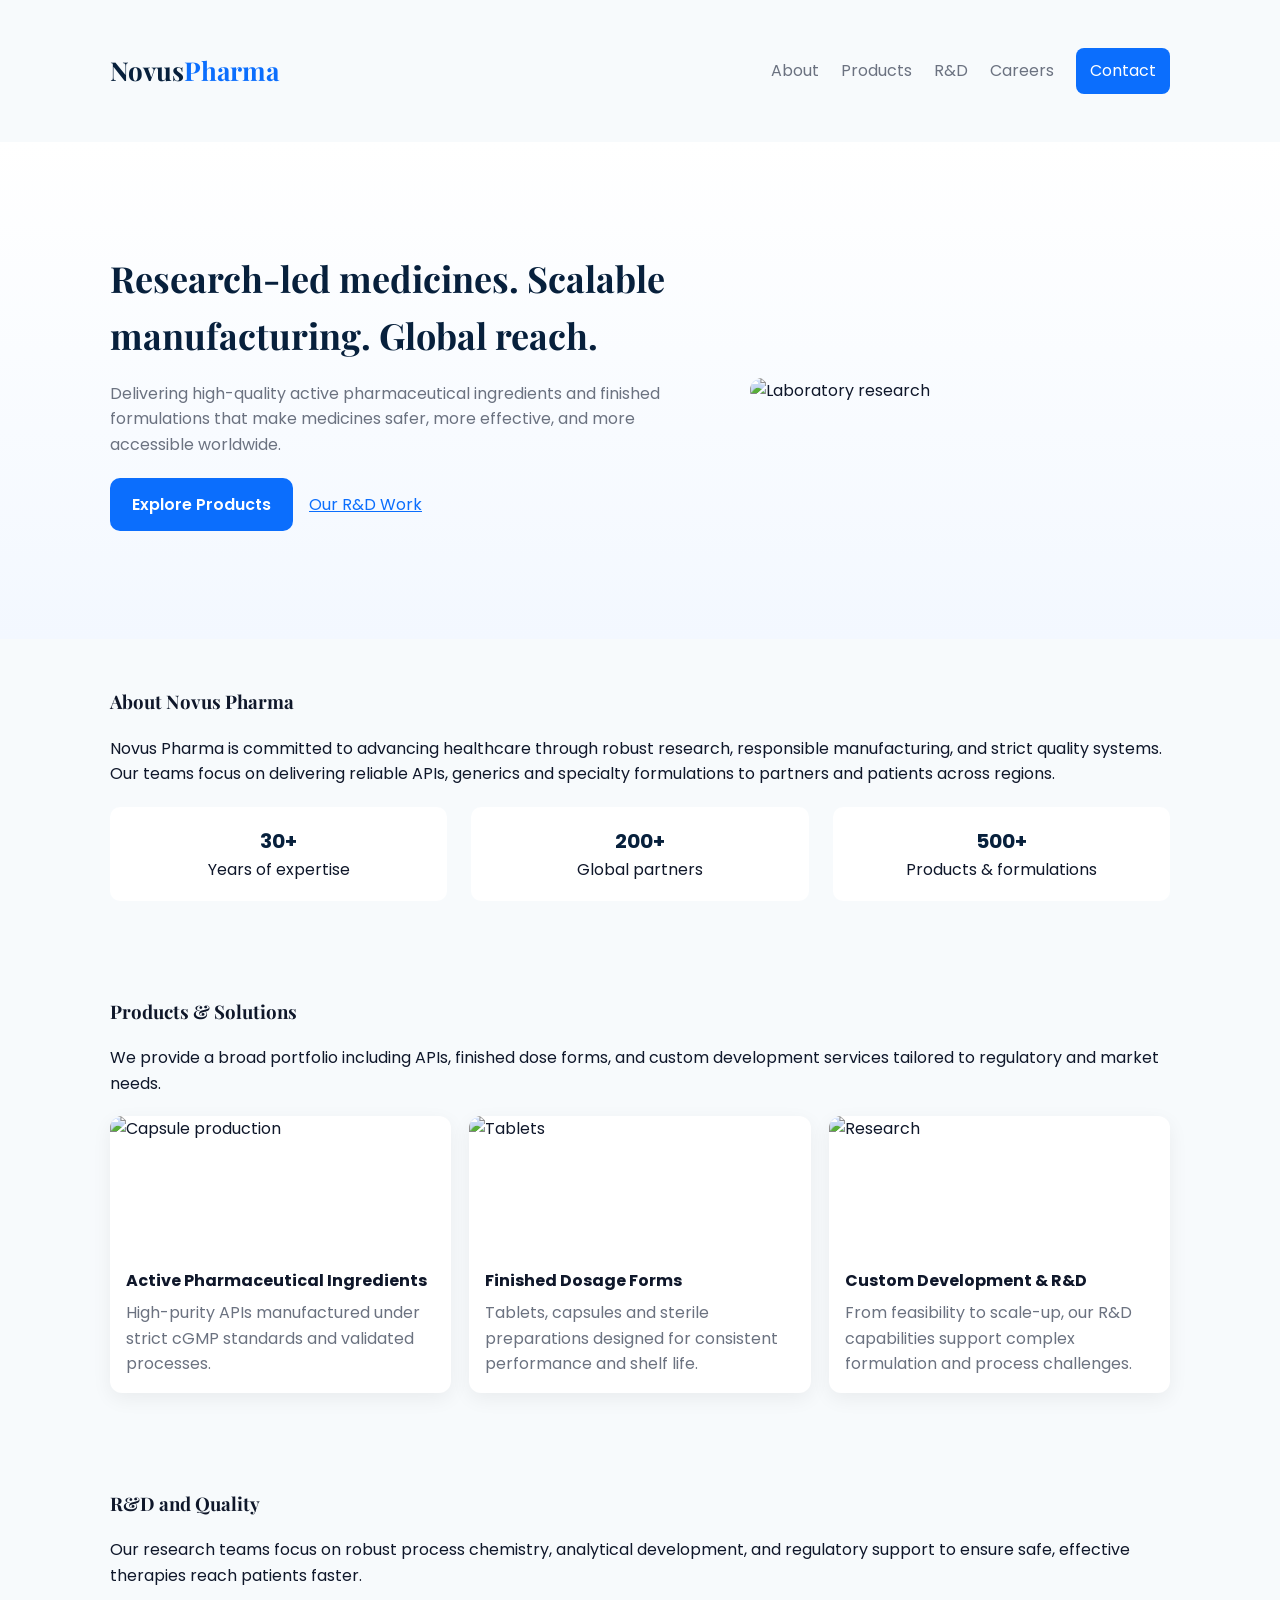
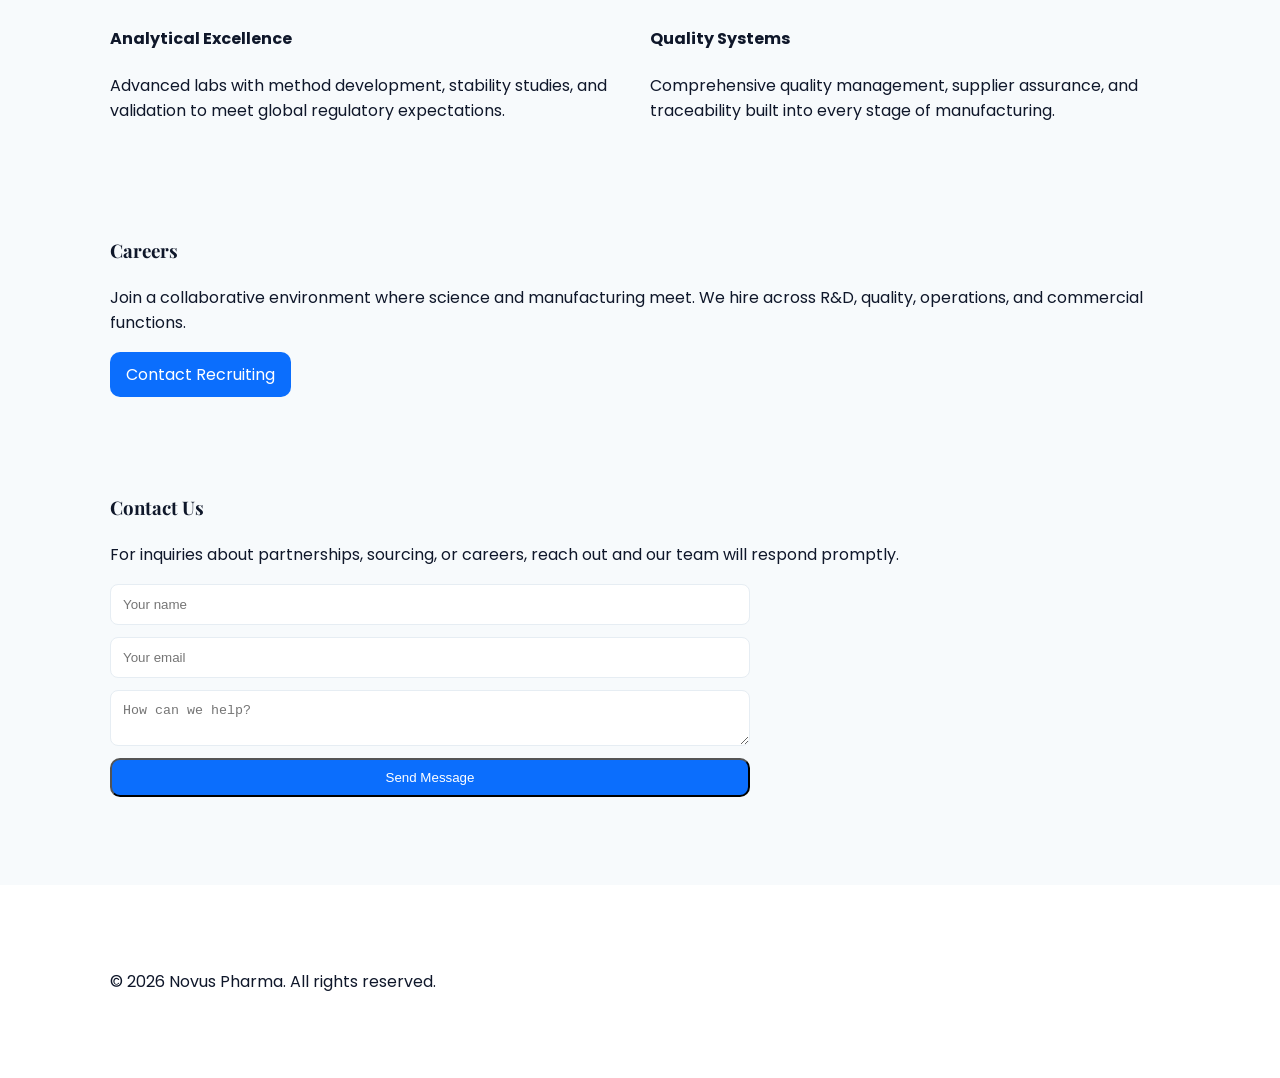
==== index.html @ 74f94947 "chore: initialize repo and add Netlify config Co-authored-by: Copilot <223556219+Copilot@users.norep" ====
<!doctype html>
<html lang="en">
<head>
  <meta charset="utf-8" />
  <meta name="viewport" content="width=device-width, initial-scale=1" />
  <title>Novus Pharma — Innovative Healthcare Solutions</title>
  <meta name="description" content="Novus Pharma: Research-driven medicines, trusted manufacturing, and global supply for better patient outcomes." />

  <!-- Google Fonts -->
  <link href="https://fonts.googleapis.com/css2?family=Playfair+Display:wght@600;700&family=Poppins:wght@300;400;600&display=swap" rel="stylesheet">

  <link rel="stylesheet" href="css/styles.css">
</head>
<body>
  <header class="site-header">
    <div class="container header-grid">
      <h1 class="logo">Novus<span>Pharma</span></h1>
      <nav class="main-nav">
        <a href="#about">About</a>
        <a href="#products">Products</a>
        <a href="#rnd">R&amp;D</a>
        <a href="#careers">Careers</a>
        <a href="#contact" class="btn">Contact</a>
      </nav>
    </div>
  </header>

  <main>
    <section class="hero">
      <div class="container hero-grid">
        <div class="hero-text">
          <h2>Research-led medicines. Scalable manufacturing. Global reach.</h2>
          <p>Delivering high-quality active pharmaceutical ingredients and finished formulations that make medicines safer, more effective, and more accessible worldwide.</p>
          <div class="hero-cta">
            <a href="#products" class="btn large">Explore Products</a>
            <a href="#rnd" class="link">Our R&amp;D Work</a>
          </div>
        </div>
        <div class="hero-art">
          <img src="assets/hero.jpg" alt="Laboratory research"/>
        </div>
      </div>
    </section>

    <section id="about" class="container about">
      <h3>About Novus Pharma</h3>
      <p>Novus Pharma is committed to advancing healthcare through robust research, responsible manufacturing, and strict quality systems. Our teams focus on delivering reliable APIs, generics and specialty formulations to partners and patients across regions.</p>
      <div class="stats-grid">
        <div class="stat">
          <strong>30+</strong>
          <span>Years of expertise</span>
        </div>
        <div class="stat">
          <strong>200+</strong>
          <span>Global partners</span>
        </div>
        <div class="stat">
          <strong>500+</strong>
          <span>Products &amp; formulations</span>
        </div>
      </div>
    </section>

    <section id="products" class="container products">
      <h3>Products & Solutions</h3>
      <p>We provide a broad portfolio including APIs, finished dose forms, and custom development services tailored to regulatory and market needs.</p>
      <div class="cards">
        <article class="card">
          <img src="assets/prod1.jpg" alt="Capsule production">
          <h4>Active Pharmaceutical Ingredients</h4>
          <p>High-purity APIs manufactured under strict cGMP standards and validated processes.</p>
        </article>
        <article class="card">
          <img src="assets/prod2.jpg" alt="Tablets">
          <h4>Finished Dosage Forms</h4>
          <p>Tablets, capsules and sterile preparations designed for consistent performance and shelf life.</p>
        </article>
        <article class="card">
          <img src="assets/prod3.jpg" alt="Research">
          <h4>Custom Development &amp; R&amp;D</h4>
          <p>From feasibility to scale-up, our R&amp;D capabilities support complex formulation and process challenges.</p>
        </article>
      </div>
    </section>

    <section id="rnd" class="container rnd">
      <h3>R&amp;D and Quality</h3>
      <p>Our research teams focus on robust process chemistry, analytical development, and regulatory support to ensure safe, effective therapies reach patients faster.</p>
      <div class="two-col">
        <div>
          <h4>Analytical Excellence</h4>
          <p>Advanced labs with method development, stability studies, and validation to meet global regulatory expectations.</p>
        </div>
        <div>
          <h4>Quality Systems</h4>
          <p>Comprehensive quality management, supplier assurance, and traceability built into every stage of manufacturing.</p>
        </div>
      </div>
    </section>

    <section id="careers" class="container careers">
      <h3>Careers</h3>
      <p>Join a collaborative environment where science and manufacturing meet. We hire across R&amp;D, quality, operations, and commercial functions.</p>
      <a href="#contact" class="btn">Contact Recruiting</a>
    </section>

    <section id="contact" class="container contact">
      <h3>Contact Us</h3>
      <p>For inquiries about partnerships, sourcing, or careers, reach out and our team will respond promptly.</p>
      <form class="contact-form" onsubmit="handleContact(event)">
        <input type="text" name="name" placeholder="Your name" required>
        <input type="email" name="email" placeholder="Your email" required>
        <textarea name="message" placeholder="How can we help?" required></textarea>
        <button type="submit" class="btn">Send Message</button>
      </form>
    </section>
  </main>

  <footer class="site-footer">
    <div class="container">
      <p>&copy; <span id="yr"></span> Novus Pharma. All rights reserved.</p>
    </div>
  </footer>

  <script src="js/main.js"></script>
</body>
</html>
---- css/styles.css ----
:root{
  --accent:#0b6efd;
  --muted:#6b7280;
  --bg:#f7fafc;
  --card:#ffffff;
}
*{box-sizing:border-box}
body{font-family:'Poppins',system-ui,-apple-system,Segoe UI,Roboto,'Helvetica Neue',Arial;line-height:1.6;margin:0;background:var(--bg);color:#0f172a}
.container{max-width:1100px;margin:0 auto;padding:48px 20px}
.header-grid{display:flex;align-items:center;justify-content:space-between}
.logo{font-family:'Playfair Display',serif;font-size:26px;margin:0;color:#07203c}
.logo span{color:var(--accent)}
.main-nav a{margin-left:18px;color:var(--muted);text-decoration:none}
.main-nav a.btn{background:var(--accent);color:#fff;padding:10px 14px;border-radius:8px}
.hero{background:linear-gradient(180deg, #ffffff 0%, #f3f8ff 100%);padding:60px 0}
.hero-grid{display:grid;grid-template-columns:1fr 420px;gap:40px;align-items:center}
.hero-text h2{font-family:'Playfair Display',serif;font-size:36px;margin:0 0 16px;color:#07203c}
.hero-text p{color:var(--muted);margin:0 0 20px}
.btn{display:inline-block;background:var(--accent);color:#fff;padding:10px 16px;border-radius:10px;text-decoration:none}
.btn.large{padding:14px 22px;font-weight:600}
.link{color:var(--accent);margin-left:12px}
.hero-art img{width:100%;border-radius:12px;object-fit:cover}
.about h3, .products h3, .rnd h3, .careers h3, .contact h3{font-family:'Playfair Display',serif;margin-top:0}
.stats-grid{display:flex;gap:24px;margin-top:20px}
.stat{background:var(--card);padding:18px;border-radius:10px;flex:1;text-align:center}
.stat strong{display:block;font-size:20px;color:#07203c}
.cards{display:grid;grid-template-columns:repeat(auto-fit,minmax(240px,1fr));gap:18px;margin-top:20px}
.card{background:var(--card);border-radius:12px;overflow:hidden;box-shadow:0 6px 20px rgba(2,6,23,0.06)}
.card img{width:100%;height:140px;object-fit:cover;display:block}
.card h4{margin:12px 16px 6px}
.card p{margin:0 16px 16px;color:var(--muted)}
.two-col{display:grid;grid-template-columns:1fr 1fr;gap:20px;margin-top:16px}
.contact-form{display:grid;gap:12px;max-width:640px}
.contact-form input,.contact-form textarea{padding:12px;border-radius:8px;border:1px solid #e6edf3}
.site-footer{padding:20px 0;background:#fff;margin-top:40px}
@media(max-width:900px){.hero-grid{grid-template-columns:1fr}.main-nav{display:none}.header-grid{justify-content:space-between}}
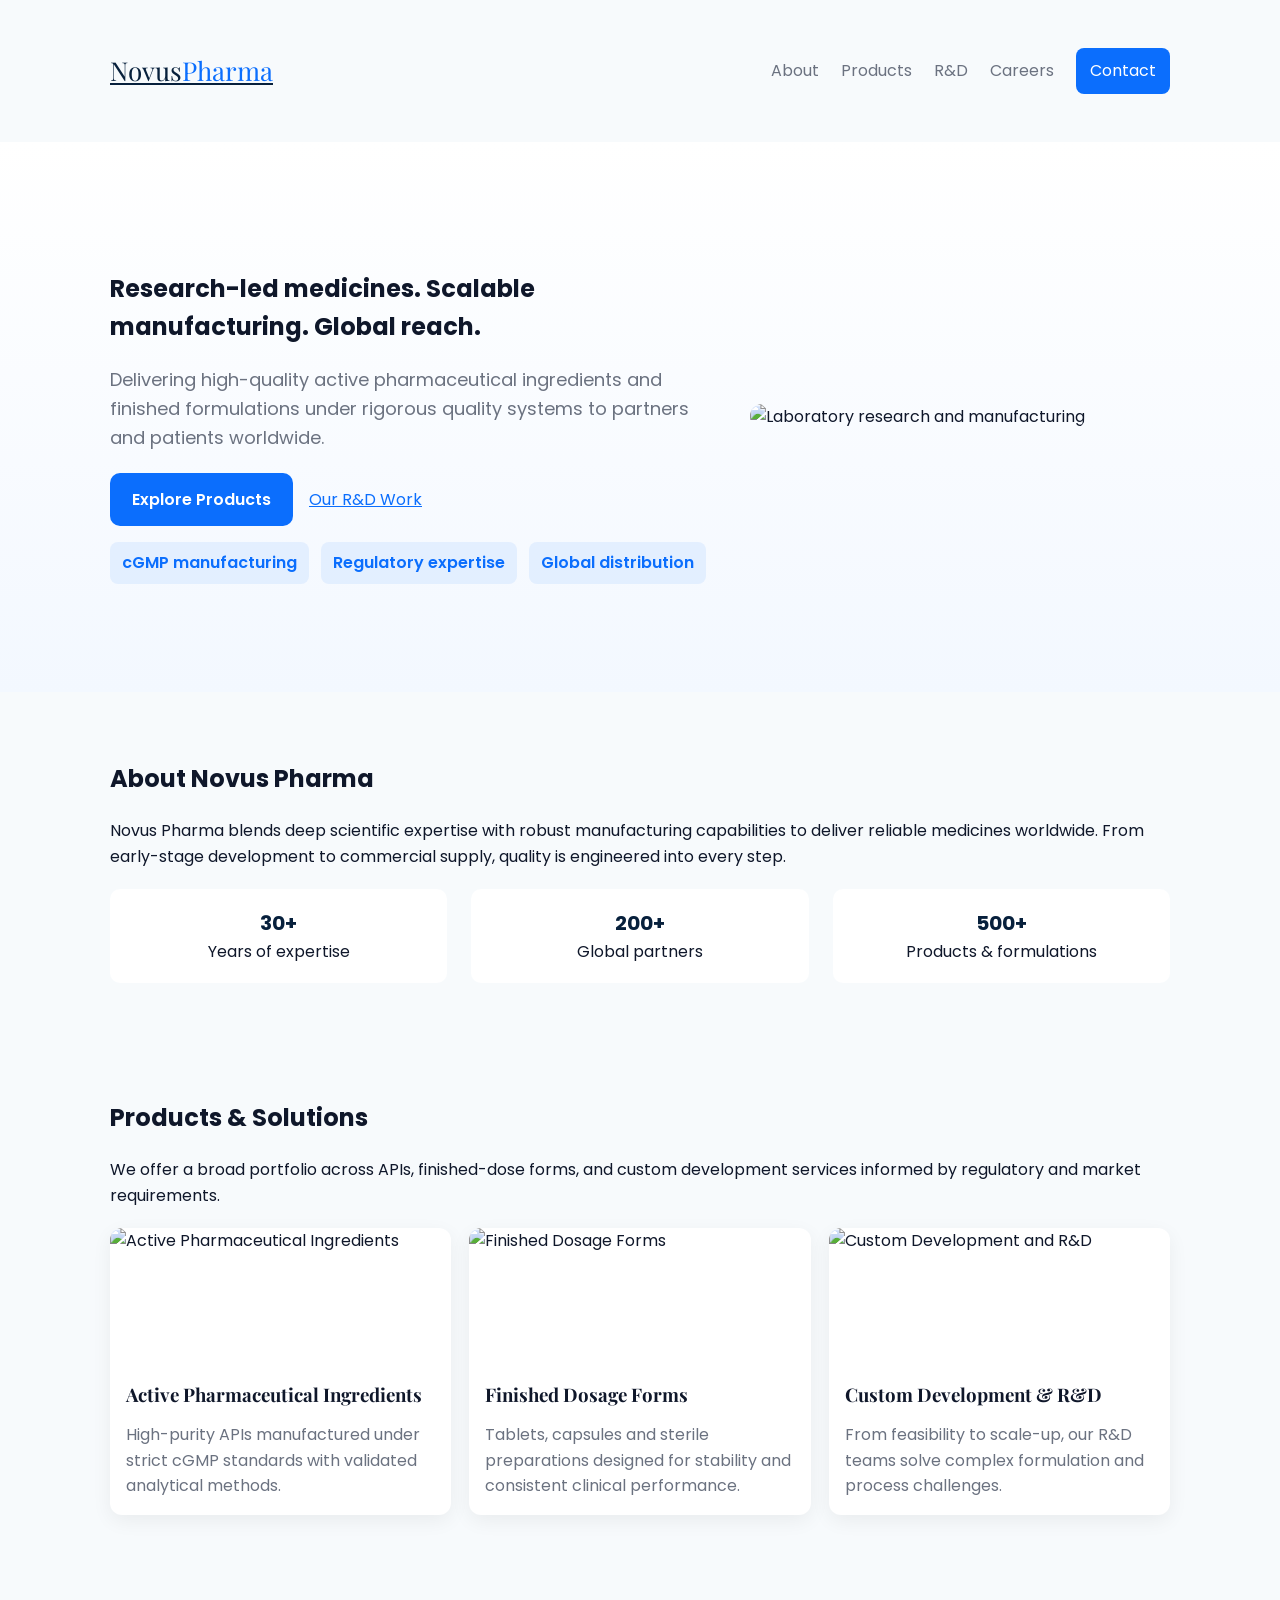
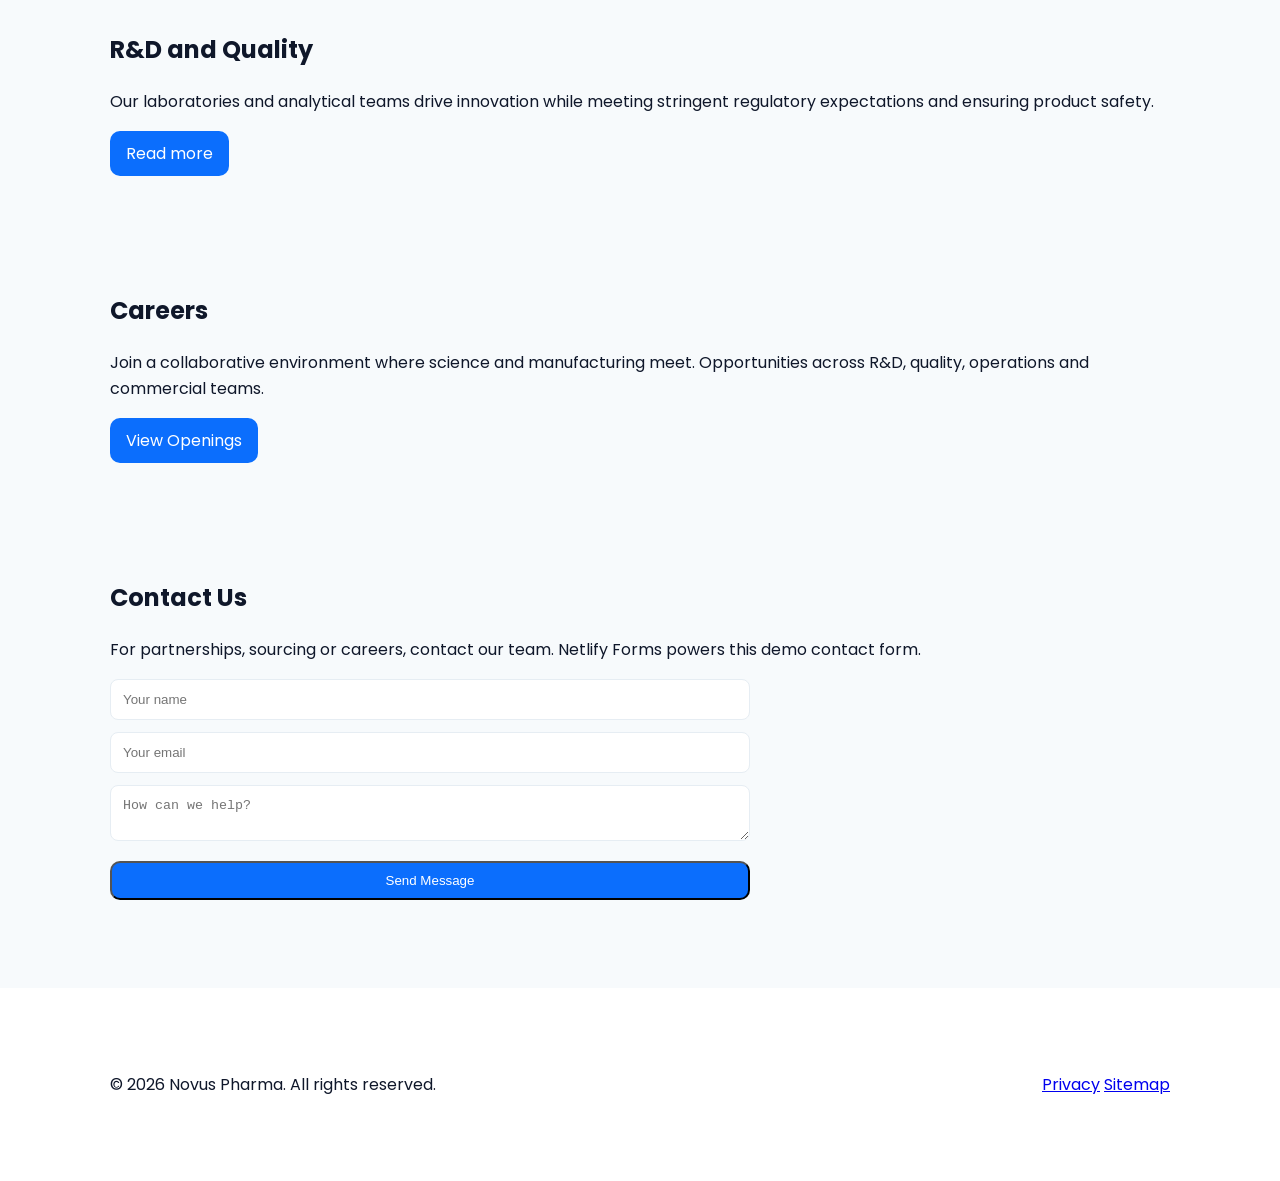
==== commit 8a1dc1f9: "feat: expand site to multi-page, add sitemap, robots, Netlify-ready contact form, favicon Co-authore" ====
--- a/index.html
+++ b/index.html
@@ -4,47 +4,63 @@
   <meta charset="utf-8" />
   <meta name="viewport" content="width=device-width, initial-scale=1" />
   <title>Novus Pharma — Innovative Healthcare Solutions</title>
-  <meta name="description" content="Novus Pharma: Research-driven medicines, trusted manufacturing, and global supply for better patient outcomes." />
+  <meta name="description" content="Novus Pharma: research-driven APIs, finished formulations, and quality manufacturing for global partners." />
+  <meta name="keywords" content="pharmaceuticals, API, manufacturing, research, formulations, quality" />
+
+  <!-- Open Graph -->
+  <meta property="og:title" content="Novus Pharma — Innovative Healthcare Solutions" />
+  <meta property="og:description" content="Research-led medicines, scalable manufacturing and global supply for better patient outcomes." />
+  <meta property="og:image" content="/assets/hero.jpg" />
+  <meta property="og:type" content="website" />
+
+  <!-- Twitter -->
+  <meta name="twitter:card" content="summary_large_image" />
 
   <!-- Google Fonts -->
   <link href="https://fonts.googleapis.com/css2?family=Playfair+Display:wght@600;700&family=Poppins:wght@300;400;600&display=swap" rel="stylesheet">
 
-  <link rel="stylesheet" href="css/styles.css">
+  <link rel="icon" href="/assets/favicon.svg" type="image/svg+xml">
+  <link rel="stylesheet" href="/css/styles.css">
 </head>
 <body>
   <header class="site-header">
     <div class="container header-grid">
-      <h1 class="logo">Novus<span>Pharma</span></h1>
-      <nav class="main-nav">
-        <a href="#about">About</a>
-        <a href="#products">Products</a>
-        <a href="#rnd">R&amp;D</a>
-        <a href="#careers">Careers</a>
-        <a href="#contact" class="btn">Contact</a>
+      <a class="logo" href="/">Novus<span>Pharma</span></a>
+      <nav class="main-nav" aria-label="Main navigation">
+        <a href="/about.html">About</a>
+        <a href="/products.html">Products</a>
+        <a href="/rnd.html">R&D</a>
+        <a href="/careers.html">Careers</a>
+        <a href="/index.html#contact" class="btn">Contact</a>
       </nav>
     </div>
   </header>
 
   <main>
-    <section class="hero">
+    <section class="hero" role="region" aria-label="Hero">
       <div class="container hero-grid">
         <div class="hero-text">
-          <h2>Research-led medicines. Scalable manufacturing. Global reach.</h2>
-          <p>Delivering high-quality active pharmaceutical ingredients and finished formulations that make medicines safer, more effective, and more accessible worldwide.</p>
+          <h1>Research-led medicines. Scalable manufacturing. Global reach.</h1>
+          <p class="lead">Delivering high-quality active pharmaceutical ingredients and finished formulations under rigorous quality systems to partners and patients worldwide.</p>
           <div class="hero-cta">
-            <a href="#products" class="btn large">Explore Products</a>
-            <a href="#rnd" class="link">Our R&amp;D Work</a>
+            <a href="/products.html" class="btn large">Explore Products</a>
+            <a href="/rnd.html" class="link">Our R&D Work</a>
           </div>
+          <ul class="trusted">
+            <li>cGMP manufacturing</li>
+            <li>Regulatory expertise</li>
+            <li>Global distribution</li>
+          </ul>
         </div>
-        <div class="hero-art">
-          <img src="assets/hero.jpg" alt="Laboratory research"/>
+        <div class="hero-art" aria-hidden="true">
+          <img src="/assets/hero.jpg" alt="Laboratory research and manufacturing"/>
         </div>
       </div>
     </section>
 
     <section id="about" class="container about">
-      <h3>About Novus Pharma</h3>
-      <p>Novus Pharma is committed to advancing healthcare through robust research, responsible manufacturing, and strict quality systems. Our teams focus on delivering reliable APIs, generics and specialty formulations to partners and patients across regions.</p>
+      <h2>About Novus Pharma</h2>
+      <p>Novus Pharma blends deep scientific expertise with robust manufacturing capabilities to deliver reliable medicines worldwide. From early-stage development to commercial supply, quality is engineered into every step.</p>
       <div class="stats-grid">
         <div class="stat">
           <strong>30+</strong>
@@ -56,72 +72,75 @@
         </div>
         <div class="stat">
           <strong>500+</strong>
-          <span>Products &amp; formulations</span>
+          <span>Products & formulations</span>
         </div>
       </div>
     </section>
 
     <section id="products" class="container products">
-      <h3>Products & Solutions</h3>
-      <p>We provide a broad portfolio including APIs, finished dose forms, and custom development services tailored to regulatory and market needs.</p>
+      <h2>Products & Solutions</h2>
+      <p>We offer a broad portfolio across APIs, finished-dose forms, and custom development services informed by regulatory and market requirements.</p>
       <div class="cards">
         <article class="card">
-          <img src="assets/prod1.jpg" alt="Capsule production">
-          <h4>Active Pharmaceutical Ingredients</h4>
-          <p>High-purity APIs manufactured under strict cGMP standards and validated processes.</p>
+          <img src="/assets/prod1.jpg" alt="Active Pharmaceutical Ingredients">
+          <h3>Active Pharmaceutical Ingredients</h3>
+          <p>High-purity APIs manufactured under strict cGMP standards with validated analytical methods.</p>
         </article>
         <article class="card">
-          <img src="assets/prod2.jpg" alt="Tablets">
-          <h4>Finished Dosage Forms</h4>
-          <p>Tablets, capsules and sterile preparations designed for consistent performance and shelf life.</p>
+          <img src="/assets/prod2.jpg" alt="Finished Dosage Forms">
+          <h3>Finished Dosage Forms</h3>
+          <p>Tablets, capsules and sterile preparations designed for stability and consistent clinical performance.</p>
         </article>
         <article class="card">
-          <img src="assets/prod3.jpg" alt="Research">
-          <h4>Custom Development &amp; R&amp;D</h4>
-          <p>From feasibility to scale-up, our R&amp;D capabilities support complex formulation and process challenges.</p>
+          <img src="/assets/prod3.jpg" alt="Custom Development and R&D">
+          <h3>Custom Development & R&D</h3>
+          <p>From feasibility to scale-up, our R&D teams solve complex formulation and process challenges.</p>
         </article>
       </div>
     </section>
 
-    <section id="rnd" class="container rnd">
-      <h3>R&amp;D and Quality</h3>
-      <p>Our research teams focus on robust process chemistry, analytical development, and regulatory support to ensure safe, effective therapies reach patients faster.</p>
-      <div class="two-col">
-        <div>
-          <h4>Analytical Excellence</h4>
-          <p>Advanced labs with method development, stability studies, and validation to meet global regulatory expectations.</p>
-        </div>
-        <div>
-          <h4>Quality Systems</h4>
-          <p>Comprehensive quality management, supplier assurance, and traceability built into every stage of manufacturing.</p>
-        </div>
-      </div>
+    <section class="container rnd-preview">
+      <h2>R&D and Quality</h2>
+      <p>Our laboratories and analytical teams drive innovation while meeting stringent regulatory expectations and ensuring product safety.</p>
+      <a href="/rnd.html" class="btn">Read more</a>
     </section>
 
     <section id="careers" class="container careers">
-      <h3>Careers</h3>
-      <p>Join a collaborative environment where science and manufacturing meet. We hire across R&amp;D, quality, operations, and commercial functions.</p>
-      <a href="#contact" class="btn">Contact Recruiting</a>
+      <h2>Careers</h2>
+      <p>Join a collaborative environment where science and manufacturing meet. Opportunities across R&D, quality, operations and commercial teams.</p>
+      <a href="/careers.html" class="btn">View Openings</a>
     </section>
 
     <section id="contact" class="container contact">
-      <h3>Contact Us</h3>
-      <p>For inquiries about partnerships, sourcing, or careers, reach out and our team will respond promptly.</p>
-      <form class="contact-form" onsubmit="handleContact(event)">
-        <input type="text" name="name" placeholder="Your name" required>
-        <input type="email" name="email" placeholder="Your email" required>
-        <textarea name="message" placeholder="How can we help?" required></textarea>
+      <h2>Contact Us</h2>
+      <p>For partnerships, sourcing or careers, contact our team. Netlify Forms powers this demo contact form.</p>
+
+      <form name="contact" method="POST" data-netlify="true" action="/contact-success.html" class="contact-form">
+        <input type="hidden" name="form-name" value="contact">
+        <label><span class="sr-only">Name</span>
+          <input type="text" name="name" placeholder="Your name" required>
+        </label>
+        <label><span class="sr-only">Email</span>
+          <input type="email" name="email" placeholder="Your email" required>
+        </label>
+        <label><span class="sr-only">Message</span>
+          <textarea name="message" placeholder="How can we help?" required></textarea>
+        </label>
         <button type="submit" class="btn">Send Message</button>
       </form>
     </section>
   </main>
 
   <footer class="site-footer">
-    <div class="container">
+    <div class="container footer-grid">
       <p>&copy; <span id="yr"></span> Novus Pharma. All rights reserved.</p>
+      <nav class="foot-nav">
+        <a href="/privacy.html">Privacy</a>
+        <a href="/sitemap.xml">Sitemap</a>
+      </nav>
     </div>
   </footer>
 
-  <script src="js/main.js"></script>
+  <script src="/js/main.js"></script>
 </body>
 </html>
--- a/css/styles.css
+++ b/css/styles.css
@@ -34,3 +34,18 @@
 .contact-form input,.contact-form textarea{padding:12px;border-radius:8px;border:1px solid #e6edf3}
 .site-footer{padding:20px 0;background:#fff;margin-top:40px}
 @media(max-width:900px){.hero-grid{grid-template-columns:1fr}.main-nav{display:none}.header-grid{justify-content:space-between}}
+/* Additional polish */
+.lead{font-size:1.125rem;color:var(--muted)}
+.trusted{list-style:none;padding:0;margin:16px 0 0;display:flex;gap:12px}
+.trusted li{background:rgba(11,110,253,0.08);padding:8px 12px;border-radius:8px;color:var(--accent);font-weight:600}
+.sr-only{position:absolute;left:-9999px}
+.footer-grid{display:flex;justify-content:space-between;align-items:center}
+.card h3{margin:12px 16px}
+.contact-form label{display:block}
+.contact-form input, .contact-form textarea{width:100%}
+
+/* responsive tweaks */
+@media(max-width:700px){
+  .header-grid{flex-direction:row}
+  .main-nav{display:none}
+}
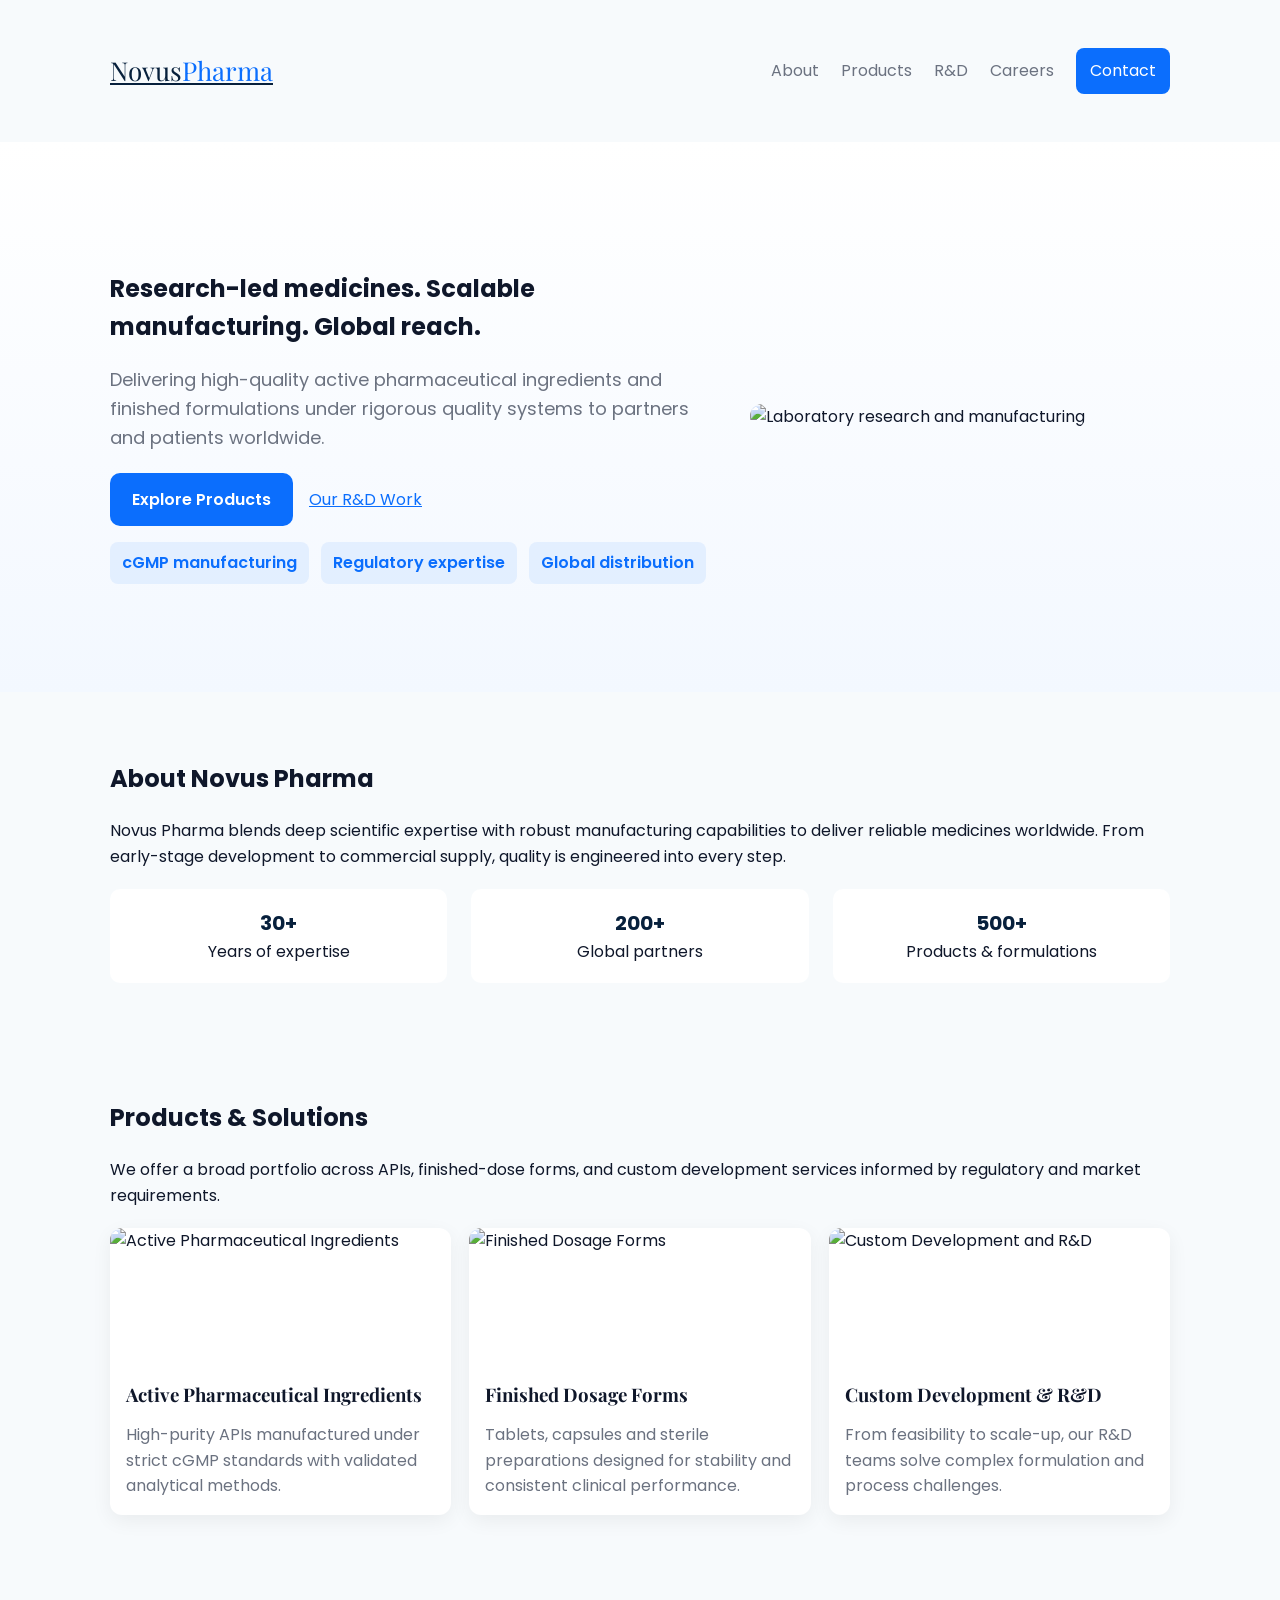
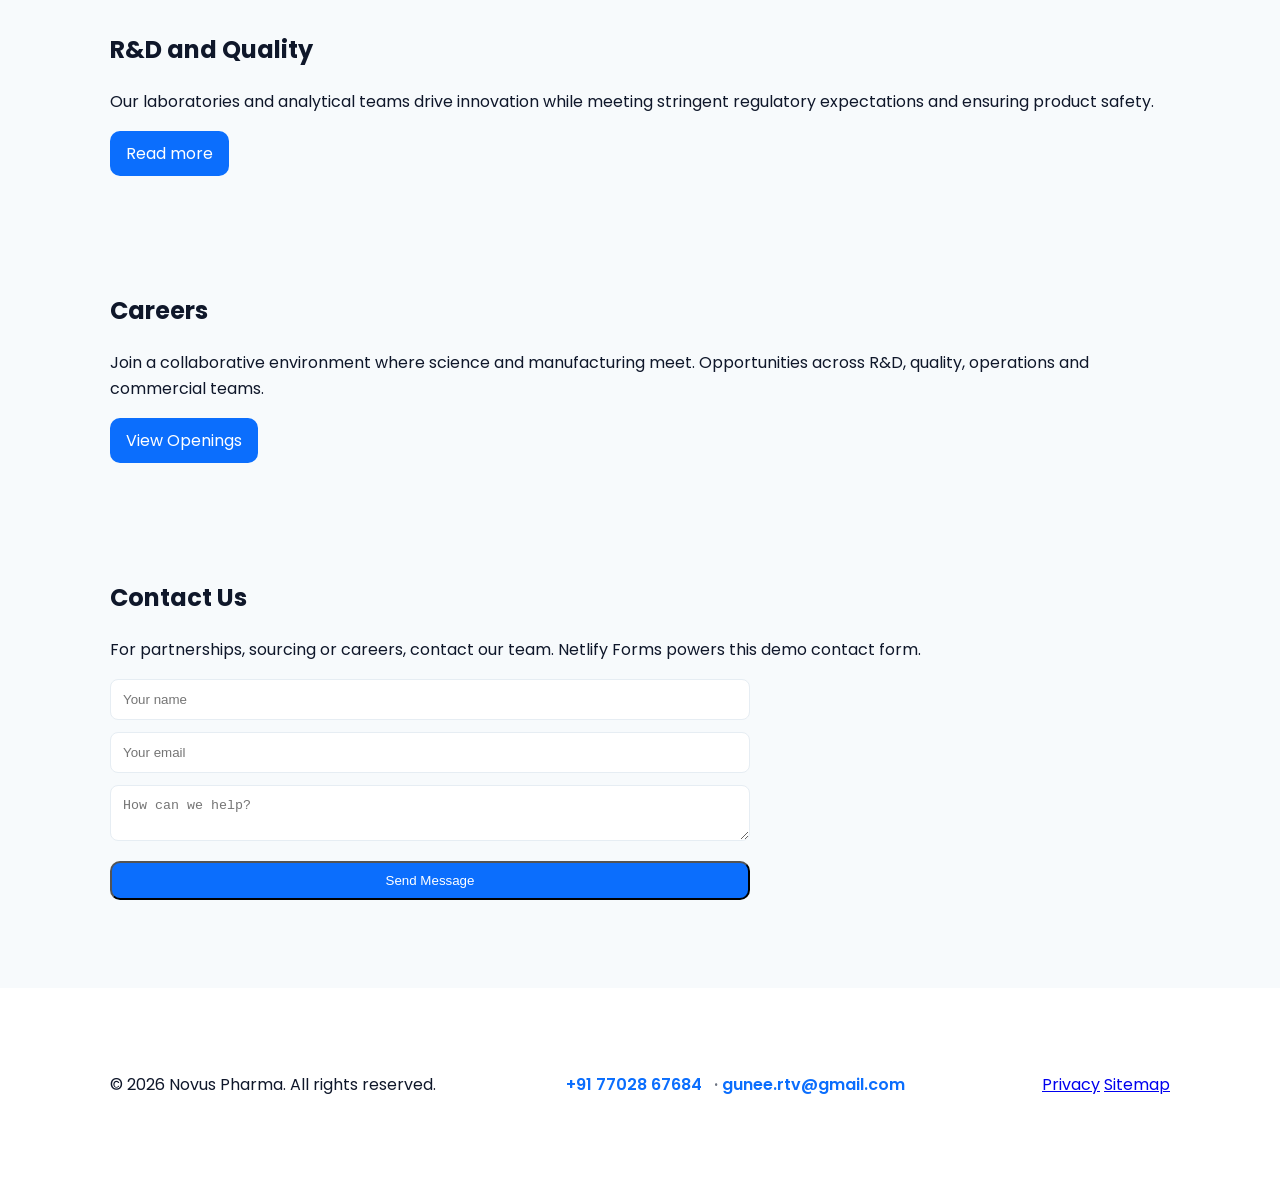
==== commit d3f1309c: "chore: add contact phone and email across site (visible contact info in footer and contact section) " ====
--- a/index.html
+++ b/index.html
@@ -134,6 +134,9 @@
   <footer class="site-footer">
     <div class="container footer-grid">
       <p>&copy; <span id="yr"></span> Novus Pharma. All rights reserved.</p>
+      <div class="contact-mini">
+        <a href="tel:+917702867684">+91 77028 67684</a> &middot; <a href="mailto:gunee.rtv@gmail.com">gunee.rtv@gmail.com</a>
+      </div>
       <nav class="foot-nav">
         <a href="/privacy.html">Privacy</a>
         <a href="/sitemap.xml">Sitemap</a>
--- a/css/styles.css
+++ b/css/styles.css
@@ -49,3 +49,6 @@
   .header-grid{flex-direction:row}
   .main-nav{display:none}
 }
+.contact-mini{color:var(--muted);font-weight:600}
+.contact-mini a{color:var(--accent);text-decoration:none;margin-right:8px}
+.contact-info{background:rgba(11,110,253,0.04);padding:12px;border-radius:8px;margin-top:12px}
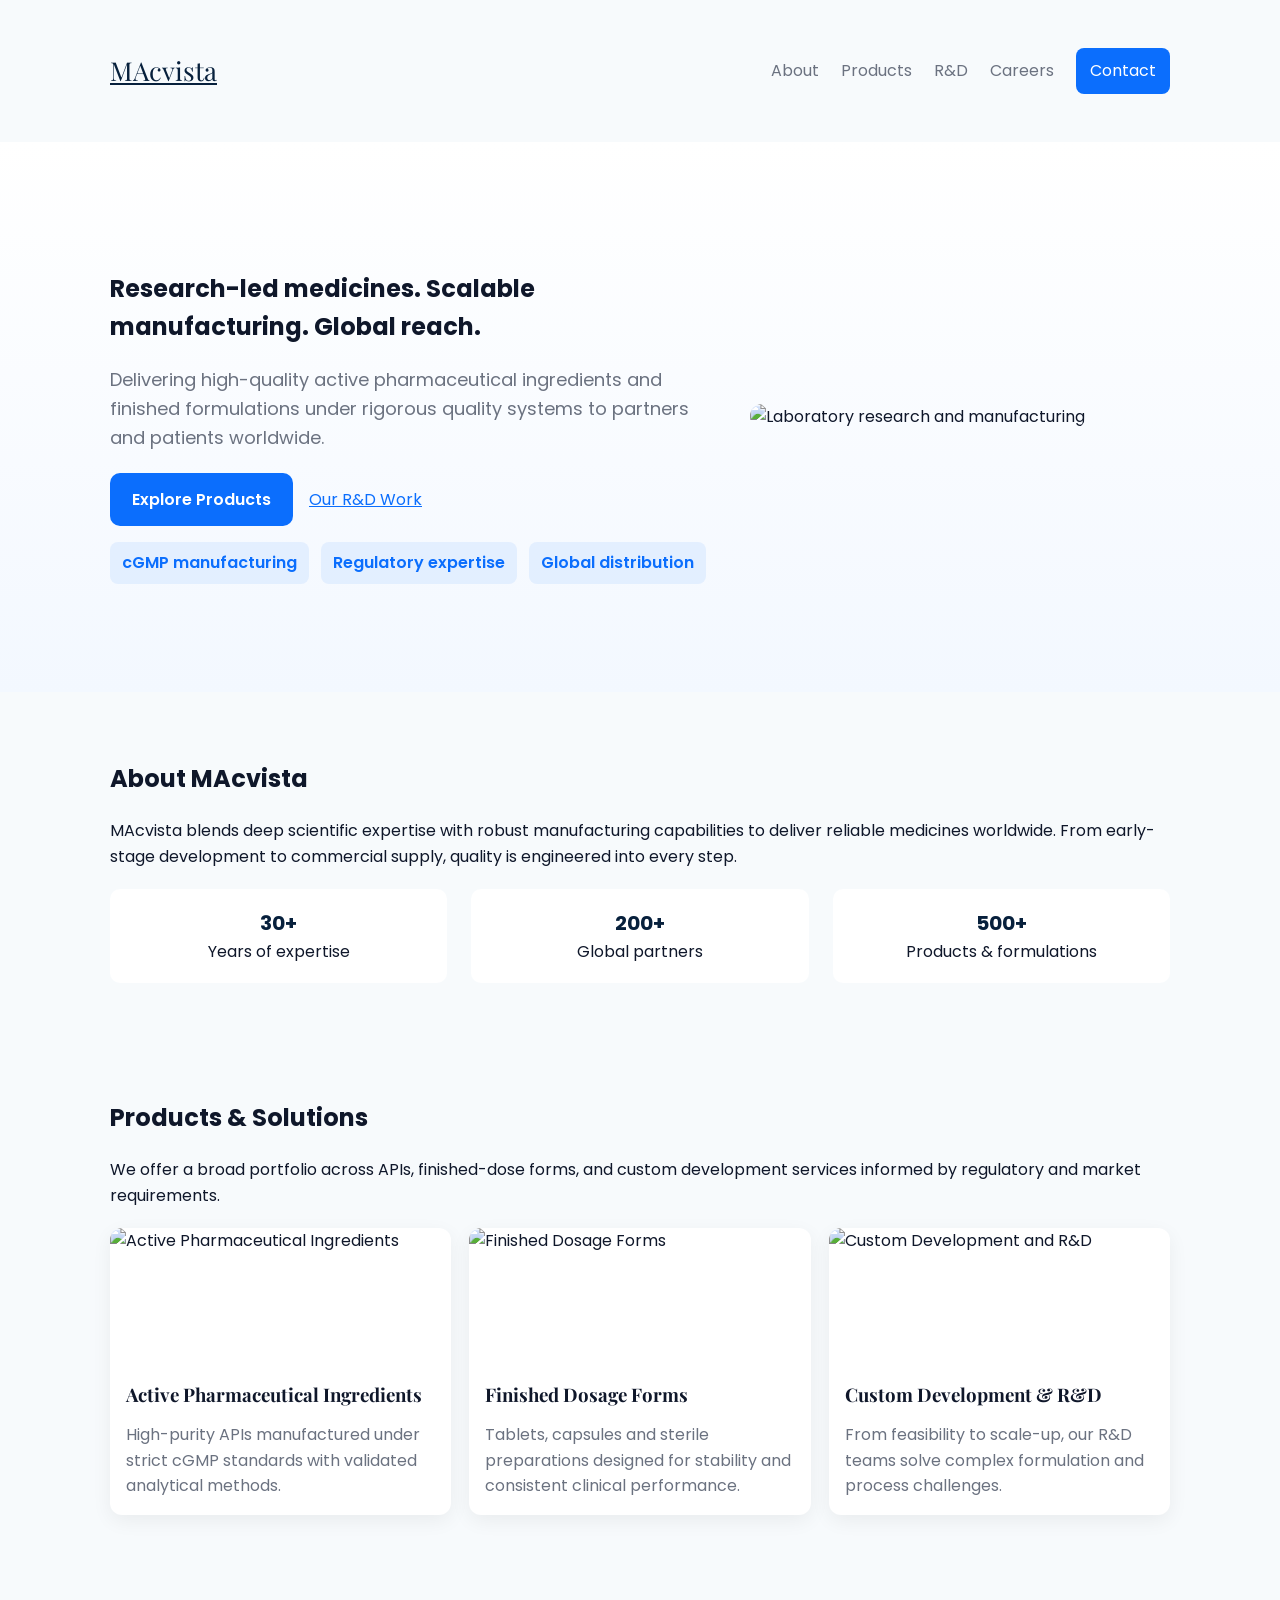
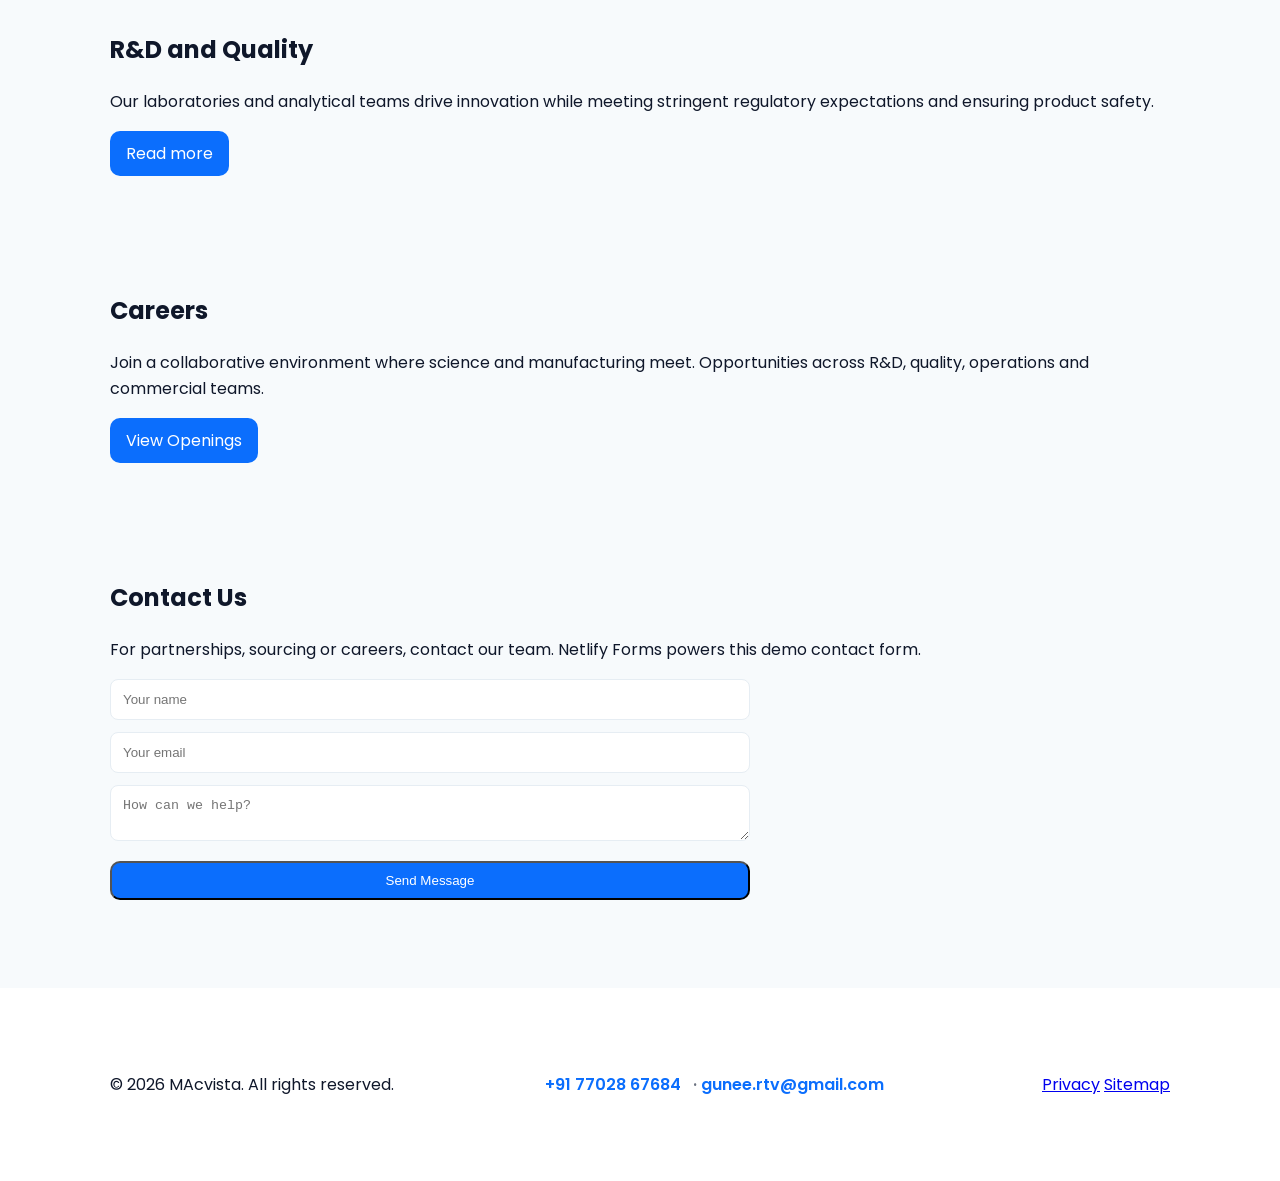
==== commit ed3f736d: "chore: rename site from 'Novus Pharma' to 'MAcvista' and update favicon/title/meta Co-authored-by: C" ====
--- a/index.html
+++ b/index.html
@@ -3,12 +3,12 @@
 <head>
   <meta charset="utf-8" />
   <meta name="viewport" content="width=device-width, initial-scale=1" />
-  <title>Novus Pharma — Innovative Healthcare Solutions</title>
-  <meta name="description" content="Novus Pharma: research-driven APIs, finished formulations, and quality manufacturing for global partners." />
+  <title>MAcvista — Innovative Healthcare Solutions</title>
+  <meta name="description" content="MAcvista: research-driven APIs, finished formulations, and quality manufacturing for global partners." />
   <meta name="keywords" content="pharmaceuticals, API, manufacturing, research, formulations, quality" />
 
   <!-- Open Graph -->
-  <meta property="og:title" content="Novus Pharma — Innovative Healthcare Solutions" />
+  <meta property="og:title" content="MAcvista — Innovative Healthcare Solutions" />
   <meta property="og:description" content="Research-led medicines, scalable manufacturing and global supply for better patient outcomes." />
   <meta property="og:image" content="/assets/hero.jpg" />
   <meta property="og:type" content="website" />
@@ -25,7 +25,7 @@
 <body>
   <header class="site-header">
     <div class="container header-grid">
-      <a class="logo" href="/">Novus<span>Pharma</span></a>
+      <a class="logo" href="/">MAcvista</a>
       <nav class="main-nav" aria-label="Main navigation">
         <a href="/about.html">About</a>
         <a href="/products.html">Products</a>
@@ -59,8 +59,8 @@
     </section>
 
     <section id="about" class="container about">
-      <h2>About Novus Pharma</h2>
-      <p>Novus Pharma blends deep scientific expertise with robust manufacturing capabilities to deliver reliable medicines worldwide. From early-stage development to commercial supply, quality is engineered into every step.</p>
+      <h2>About MAcvista</h2>
+      <p>MAcvista blends deep scientific expertise with robust manufacturing capabilities to deliver reliable medicines worldwide. From early-stage development to commercial supply, quality is engineered into every step.</p>
       <div class="stats-grid">
         <div class="stat">
           <strong>30+</strong>
@@ -133,7 +133,7 @@
 
   <footer class="site-footer">
     <div class="container footer-grid">
-      <p>&copy; <span id="yr"></span> Novus Pharma. All rights reserved.</p>
+      <p>&copy; <span id="yr"></span> MAcvista. All rights reserved.</p>
       <div class="contact-mini">
         <a href="tel:+917702867684">+91 77028 67684</a> &middot; <a href="mailto:gunee.rtv@gmail.com">gunee.rtv@gmail.com</a>
       </div>
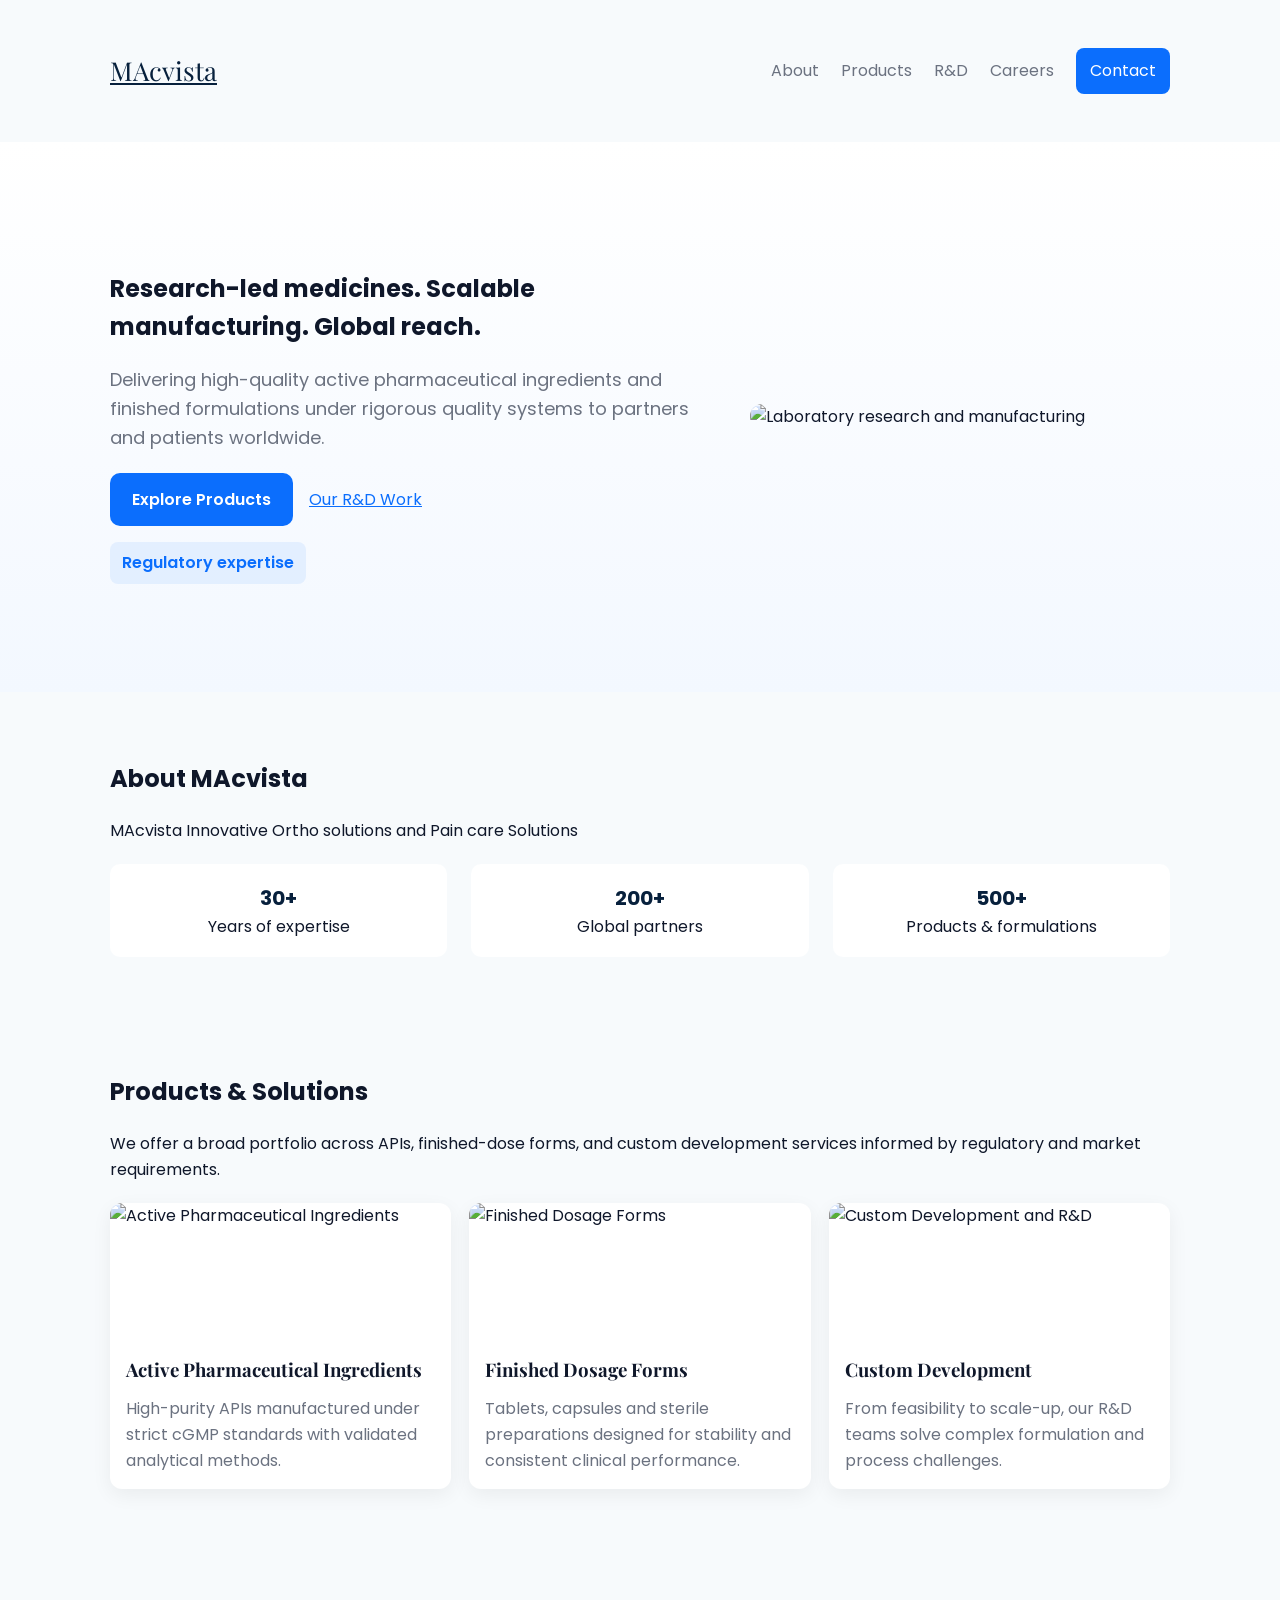
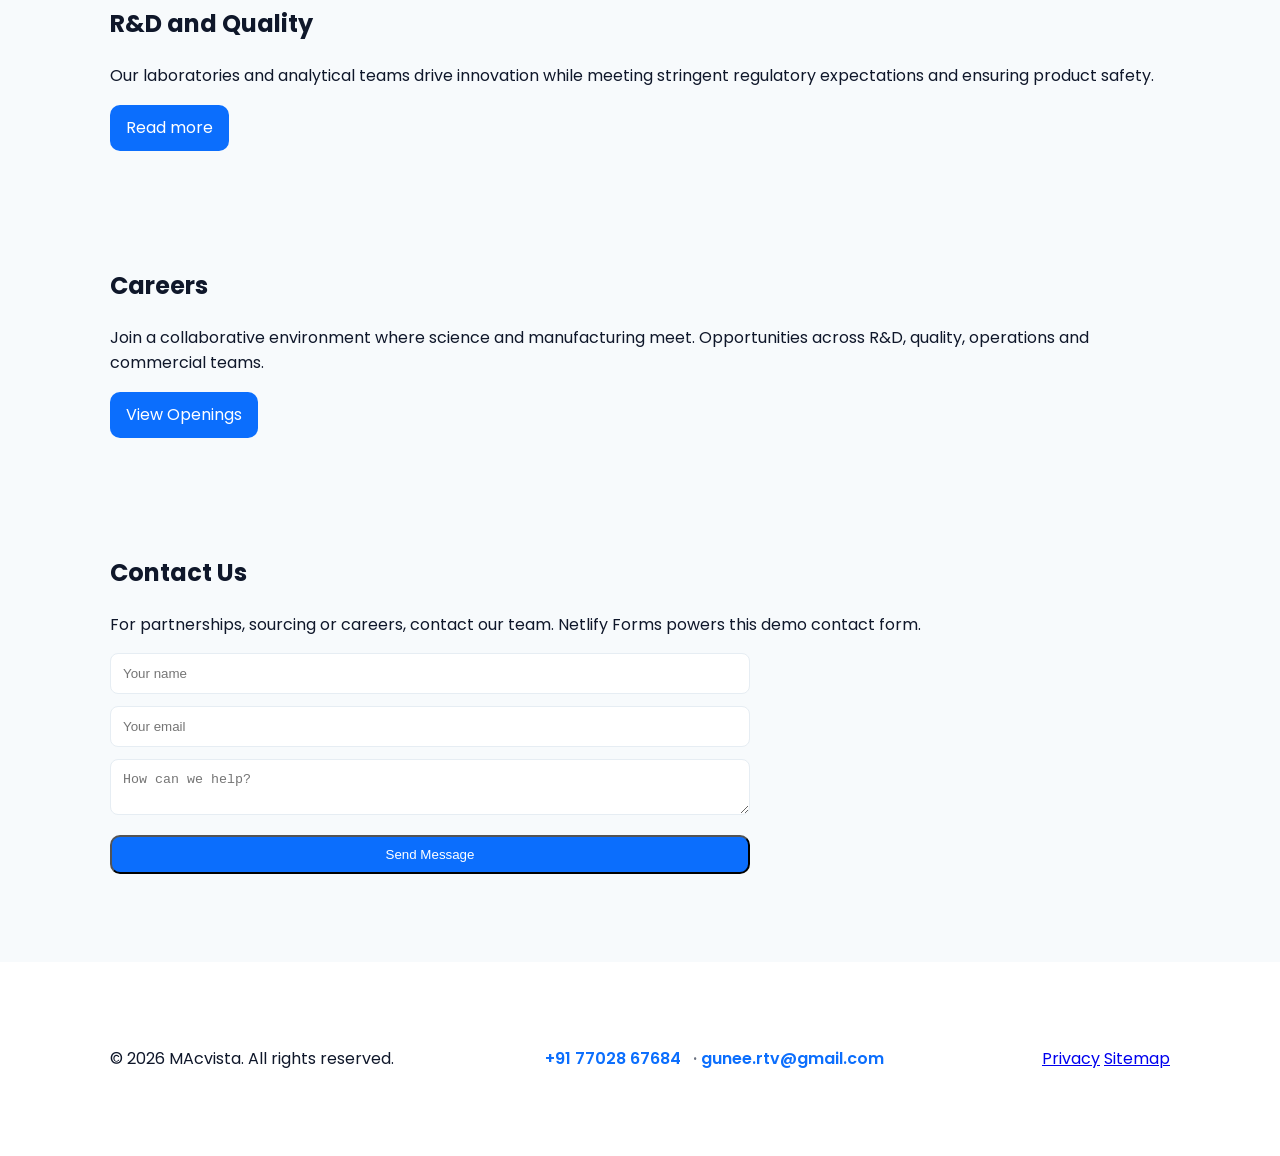
==== commit ed6b5b72: "Update title and meta tags for Ortho solutions" ====
--- a/index.html
+++ b/index.html
@@ -3,13 +3,11 @@
 <head>
   <meta charset="utf-8" />
   <meta name="viewport" content="width=device-width, initial-scale=1" />
-  <title>MAcvista — Innovative Healthcare Solutions</title>
-  <meta name="description" content="MAcvista: research-driven APIs, finished formulations, and quality manufacturing for global partners." />
-  <meta name="keywords" content="pharmaceuticals, API, manufacturing, research, formulations, quality" />
+  <title>MAcvista — Innovative Ortho solutions and Pain care Solutions</title>
+  <meta name="keywords" content="pharmaceuticals, API, research, formulations, quality" />
 
   <!-- Open Graph -->
-  <meta property="og:title" content="MAcvista — Innovative Healthcare Solutions" />
-  <meta property="og:description" content="Research-led medicines, scalable manufacturing and global supply for better patient outcomes." />
+  <meta property="og:title" content="MAcvista — Innovative Ortho solutions and Pain care Solutions" />
   <meta property="og:image" content="/assets/hero.jpg" />
   <meta property="og:type" content="website" />
 
@@ -47,9 +45,7 @@
             <a href="/rnd.html" class="link">Our R&D Work</a>
           </div>
           <ul class="trusted">
-            <li>cGMP manufacturing</li>
             <li>Regulatory expertise</li>
-            <li>Global distribution</li>
           </ul>
         </div>
         <div class="hero-art" aria-hidden="true">
@@ -60,7 +56,7 @@
 
     <section id="about" class="container about">
       <h2>About MAcvista</h2>
-      <p>MAcvista blends deep scientific expertise with robust manufacturing capabilities to deliver reliable medicines worldwide. From early-stage development to commercial supply, quality is engineered into every step.</p>
+      <p>MAcvista Innovative Ortho solutions and Pain care Solutions</p>
       <div class="stats-grid">
         <div class="stat">
           <strong>30+</strong>
@@ -93,7 +89,7 @@
         </article>
         <article class="card">
           <img src="/assets/prod3.jpg" alt="Custom Development and R&D">
-          <h3>Custom Development & R&D</h3>
+          <h3>Custom Development </h3>
           <p>From feasibility to scale-up, our R&D teams solve complex formulation and process challenges.</p>
         </article>
       </div>
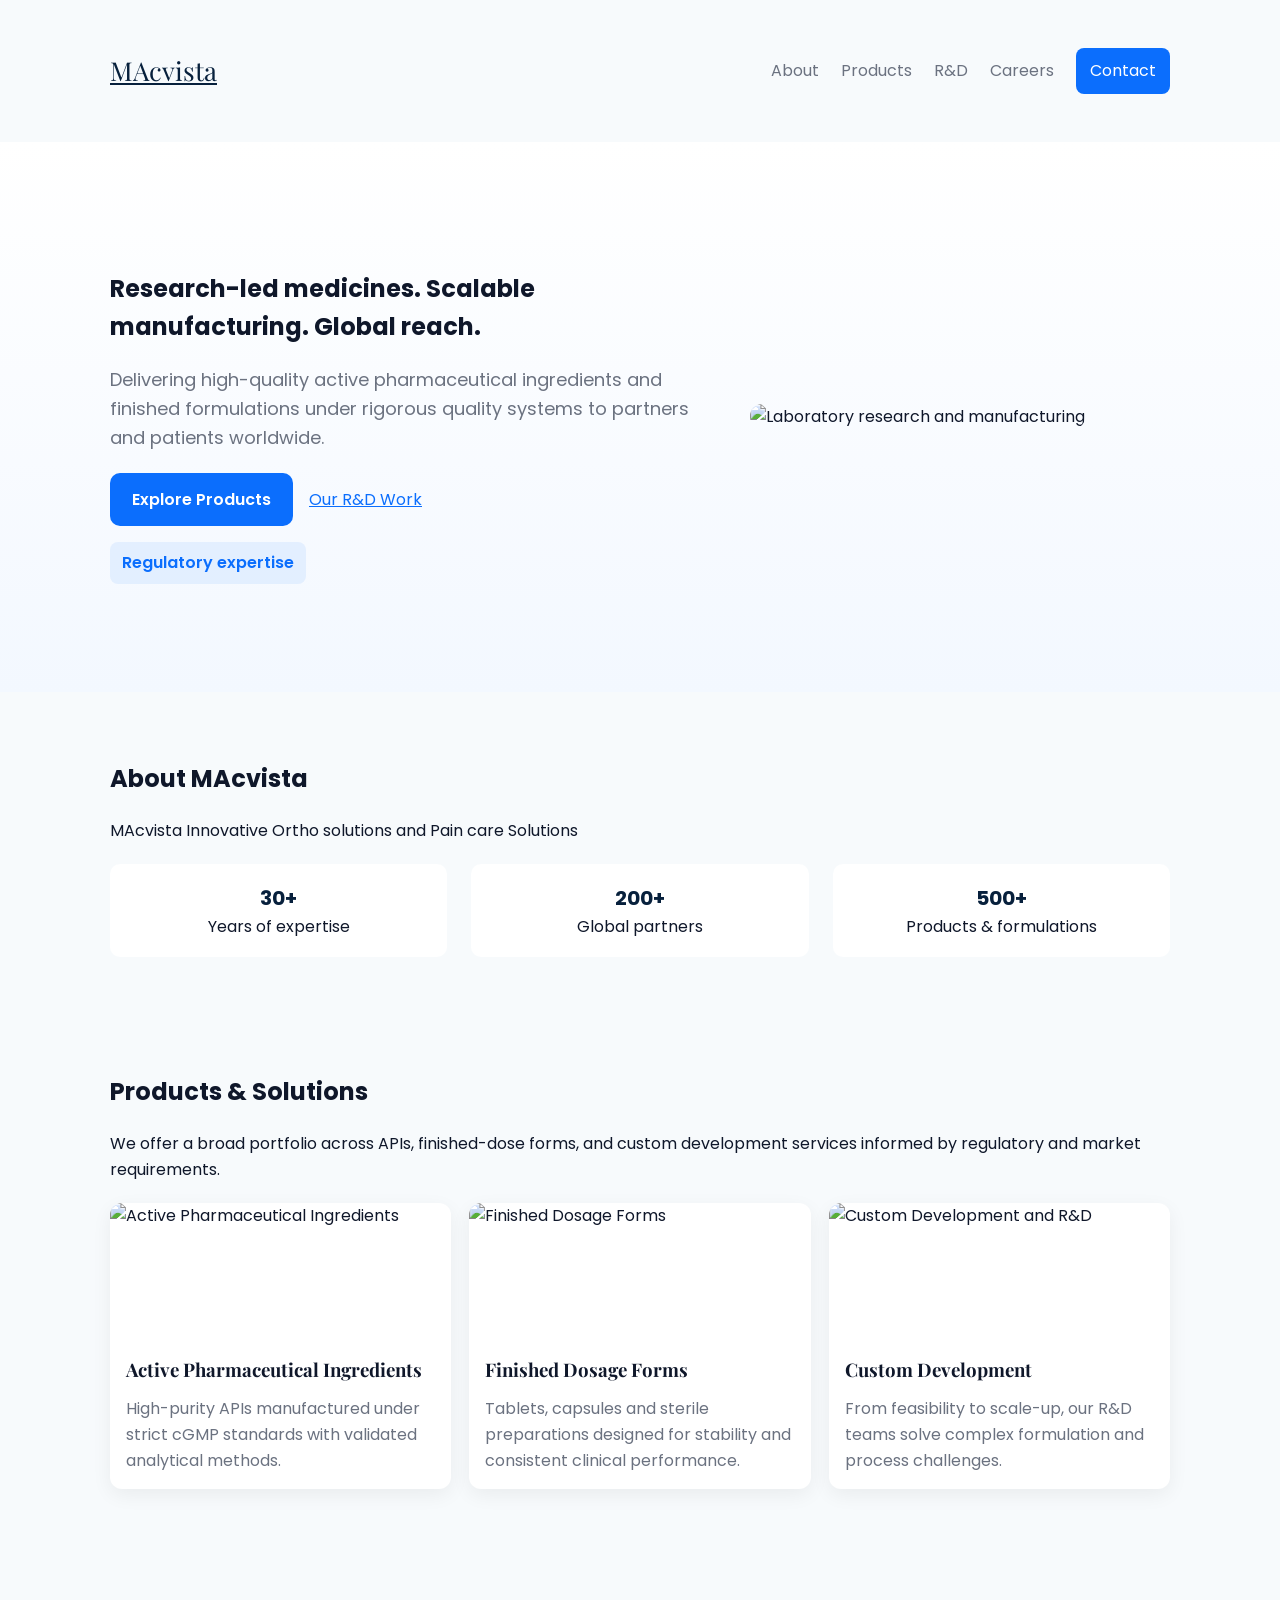
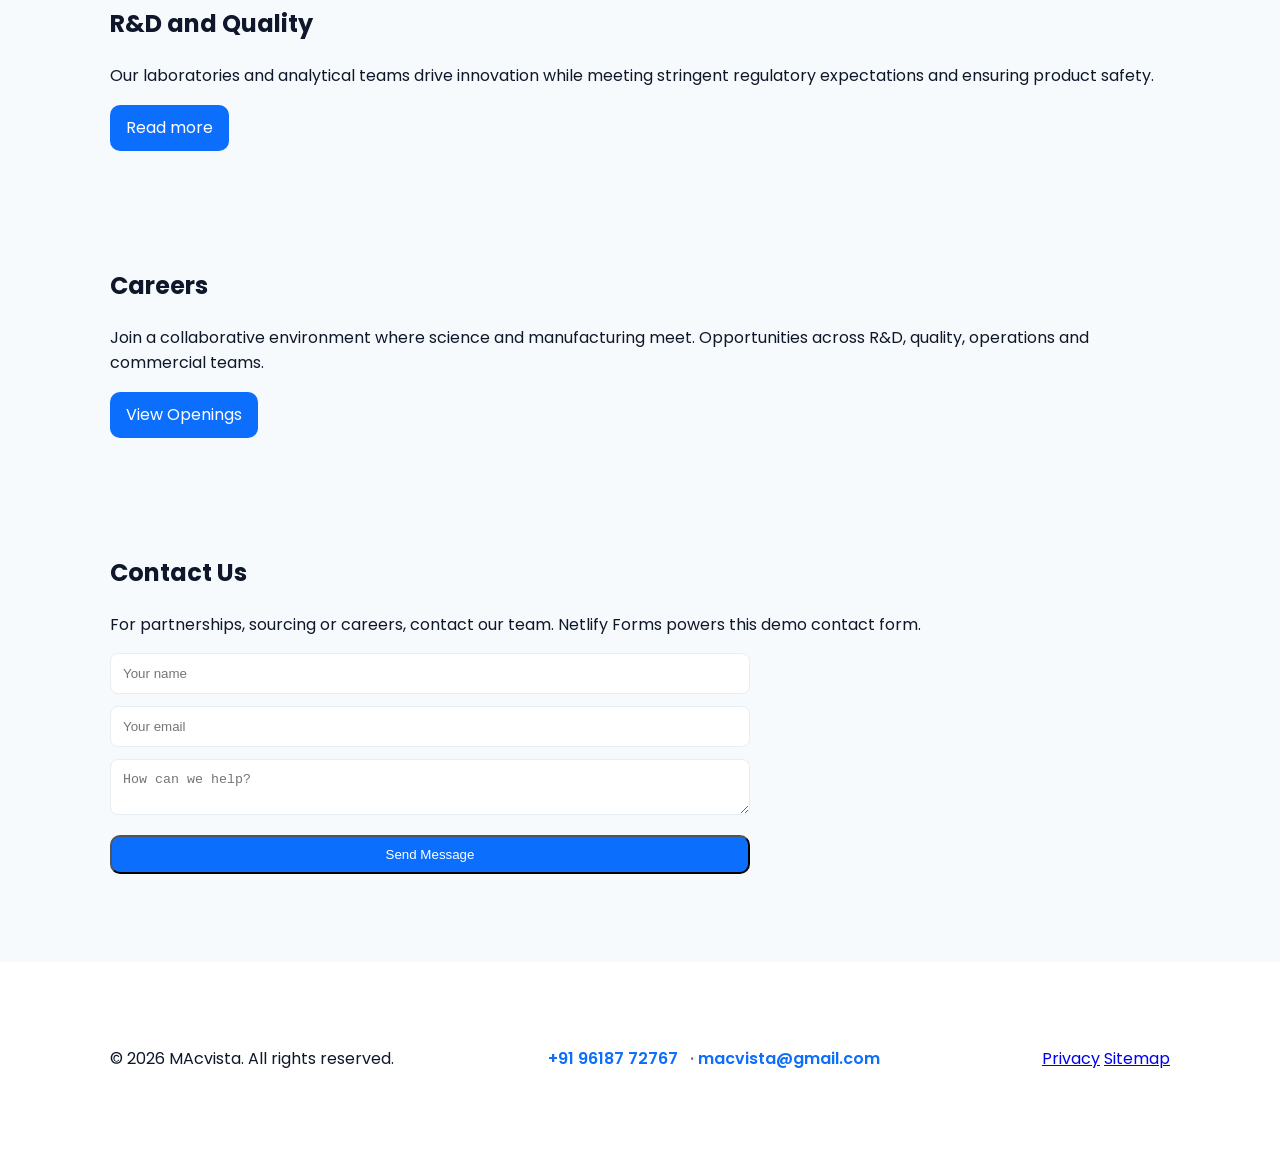
==== commit b1f02762: "Update contact information in footer" ====
--- a/index.html
+++ b/index.html
@@ -17,7 +17,7 @@
   <!-- Google Fonts -->
   <link href="https://fonts.googleapis.com/css2?family=Playfair+Display:wght@600;700&family=Poppins:wght@300;400;600&display=swap" rel="stylesheet">
 
-  <link rel="icon" href="/assets/favicon.svg" type="image/svg+xml">
+  <link rel="icon" href="/assets/favicon.png" type="image/svg+xml">
   <link rel="stylesheet" href="/css/styles.css">
 </head>
 <body>
@@ -131,7 +131,7 @@
     <div class="container footer-grid">
       <p>&copy; <span id="yr"></span> MAcvista. All rights reserved.</p>
       <div class="contact-mini">
-        <a href="tel:+917702867684">+91 77028 67684</a> &middot; <a href="mailto:gunee.rtv@gmail.com">gunee.rtv@gmail.com</a>
+        <a href="tel:+919618772767">+91 96187 72767</a> &middot; <a href="mailto:macvista@gmail.com">macvista@gmail.com</a>
       </div>
       <nav class="foot-nav">
         <a href="/privacy.html">Privacy</a>
